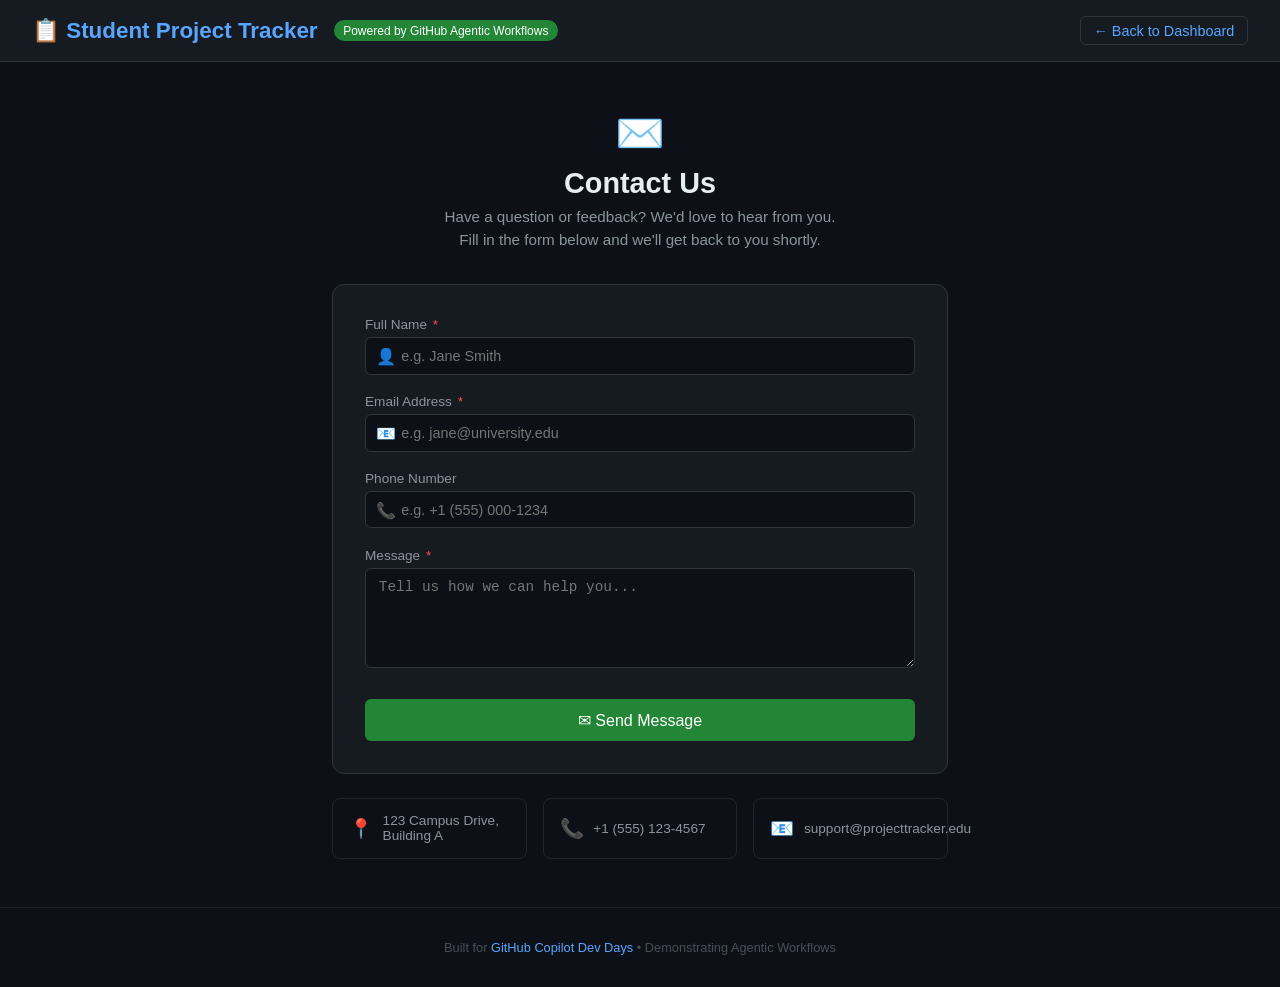
==== app/templates/contact.html @ 9967b458 "Feature: Add Contact Us page - Add /contact route in app.py rendering contact.html - Create contact." ====
<!DOCTYPE html>
<html lang="en">
<head>
  <meta charset="UTF-8" />
  <meta name="viewport" content="width=device-width, initial-scale=1.0" />
  <title>Contact Us — Student Project Tracker</title>
  <style>
    * { margin: 0; padding: 0; box-sizing: border-box; }
    body {
      font-family: -apple-system, BlinkMacSystemFont, 'Segoe UI', Roboto, sans-serif;
      background: #0d1117;
      color: #c9d1d9;
      min-height: 100vh;
    }

    /* ── Header ─────────────────────────── */
    header {
      background: #161b22;
      border-bottom: 1px solid #30363d;
      padding: 1rem 2rem;
      display: flex;
      align-items: center;
      gap: 1rem;
      flex-wrap: wrap;
    }
    header h1 { font-size: 1.4rem; color: #58a6ff; }
    .badge {
      background: #238636; color: #fff;
      padding: 0.2rem 0.6rem; border-radius: 12px; font-size: 0.75rem;
    }
    .nav-link {
      margin-left: auto;
      color: #58a6ff;
      text-decoration: none;
      font-size: 0.9rem;
      border: 1px solid #30363d;
      padding: 0.35rem 0.8rem;
      border-radius: 6px;
      transition: background 0.2s;
    }
    .nav-link:hover { background: #21262d; }

    .container {
      max-width: 680px;
      margin: 3rem auto;
      padding: 0 2rem;
    }

    /* ── Page Title ─────────────────────── */
    .page-title {
      text-align: center;
      margin-bottom: 2rem;
    }
    .page-title .icon { font-size: 2.5rem; display: block; margin-bottom: 0.6rem; }
    .page-title h2 { font-size: 1.8rem; color: #e6edf3; margin-bottom: 0.4rem; }
    .page-title p  { font-size: 0.95rem; color: #8b949e; line-height: 1.5; }

    /* ── Contact Card ───────────────────── */
    .contact-card {
      background: #161b22;
      border: 1px solid #30363d;
      border-radius: 12px;
      padding: 2rem;
    }

    /* ── Form ───────────────────────────── */
    .form-group { margin-bottom: 1.2rem; }
    .form-group label {
      display: block;
      font-size: 0.85rem;
      color: #8b949e;
      margin-bottom: 0.35rem;
      font-weight: 500;
    }
    .form-group label .required { color: #f85149; margin-left: 2px; }
    .form-group input,
    .form-group textarea {
      width: 100%;
      padding: 0.6rem 0.8rem;
      background: #0d1117;
      border: 1px solid #30363d;
      border-radius: 6px;
      color: #c9d1d9;
      font-size: 0.9rem;
      transition: border-color 0.2s;
    }
    .form-group input:focus,
    .form-group textarea:focus {
      outline: none;
      border-color: #58a6ff;
    }
    .form-group textarea {
      resize: vertical;
      min-height: 100px;
    }

    /* ── Input Group (icon prefix) ──────── */
    .input-group {
      position: relative;
    }
    .input-group .input-icon {
      position: absolute;
      left: 0.7rem;
      top: 50%;
      transform: translateY(-50%);
      font-size: 1rem;
      pointer-events: none;
    }
    .input-group input {
      padding-left: 2.2rem;
    }

    /* ── Submit Button ──────────────────── */
    .btn-submit {
      width: 100%;
      background: #238636;
      color: #fff;
      border: none;
      padding: 0.7rem 1rem;
      border-radius: 6px;
      cursor: pointer;
      font-size: 1rem;
      font-weight: 500;
      margin-top: 0.5rem;
      transition: background 0.2s;
    }
    .btn-submit:hover { background: #2ea043; }

    /* ── Success Message ────────────────── */
    .success-msg {
      display: none;
      text-align: center;
      padding: 2rem;
    }
    .success-msg .success-icon { font-size: 3rem; display: block; margin-bottom: 0.8rem; }
    .success-msg h3 { color: #3fb950; font-size: 1.3rem; margin-bottom: 0.5rem; }
    .success-msg p  { color: #8b949e; font-size: 0.9rem; }

    /* ── Info Strip ─────────────────────── */
    .info-strip {
      display: flex;
      gap: 1rem;
      margin-top: 1.5rem;
      flex-wrap: wrap;
    }
    .info-item {
      flex: 1;
      min-width: 160px;
      background: #0d1117;
      border: 1px solid #21262d;
      border-radius: 8px;
      padding: 0.9rem 1rem;
      display: flex;
      align-items: center;
      gap: 0.6rem;
      font-size: 0.85rem;
      color: #8b949e;
    }
    .info-item .info-icon { font-size: 1.2rem; }

    /* ── Footer ──────────────────────────── */
    footer {
      text-align: center;
      padding: 2rem;
      font-size: 0.8rem;
      color: #484f58;
      border-top: 1px solid #21262d;
      margin-top: 3rem;
    }
    footer a { color: #58a6ff; text-decoration: none; }
  </style>
</head>
<body>

  <!-- ── Header ──────────────────────────────── -->
  <header>
    <h1>&#128203; Student Project Tracker</h1>
    <span class="badge">Powered by GitHub Agentic Workflows</span>
    <a href="/" class="nav-link">&#8592; Back to Dashboard</a>
  </header>

  <div class="container">

    <!-- ── Page Title ────────────────────────── -->
    <div class="page-title">
      <span class="icon">&#9993;&#65039;</span>
      <h2>Contact Us</h2>
      <p>Have a question or feedback? We'd love to hear from you.<br>Fill in the form below and we'll get back to you shortly.</p>
    </div>

    <!-- ── Contact Form Card ─────────────────── -->
    <div class="contact-card">

      <!-- Form -->
      <form id="contact-form">
        <div class="form-group">
          <label for="c-name">Full Name <span class="required">*</span></label>
          <div class="input-group">
            <span class="input-icon">&#128100;</span>
            <input
              type="text"
              id="c-name"
              name="name"
              placeholder="e.g. Jane Smith"
              required
            />
          </div>
        </div>

        <div class="form-group">
          <label for="c-email">Email Address <span class="required">*</span></label>
          <div class="input-group">
            <span class="input-icon">&#128231;</span>
            <input
              type="email"
              id="c-email"
              name="email"
              placeholder="e.g. jane@university.edu"
              required
            />
          </div>
        </div>

        <div class="form-group">
          <label for="c-phone">Phone Number</label>
          <div class="input-group">
            <span class="input-icon">&#128222;</span>
            <input
              type="tel"
              id="c-phone"
              name="phone"
              placeholder="e.g. +1 (555) 000-1234"
            />
          </div>
        </div>

        <div class="form-group">
          <label for="c-message">Message <span class="required">*</span></label>
          <textarea
            id="c-message"
            name="message"
            placeholder="Tell us how we can help you..."
            required
          ></textarea>
        </div>

        <button type="submit" class="btn-submit">&#9993; Send Message</button>
      </form>

      <!-- Success State (shown after submit) -->
      <div class="success-msg" id="success-msg">
        <span class="success-icon">&#9989;</span>
        <h3>Message Sent!</h3>
        <p>Thanks for reaching out. We'll get back to you as soon as possible.</p>
      </div>
    </div>

    <!-- ── Info Strip ─────────────────────────── -->
    <div class="info-strip">
      <div class="info-item">
        <span class="info-icon">&#128205;</span>
        <span>123 Campus Drive, Building A</span>
      </div>
      <div class="info-item">
        <span class="info-icon">&#128222;</span>
        <span>+1 (555) 123-4567</span>
      </div>
      <div class="info-item">
        <span class="info-icon">&#128231;</span>
        <span>support@projecttracker.edu</span>
      </div>
    </div>

  </div>

  <!-- ── Footer ──────────────────────────────── -->
  <footer>
    Built for <a href="#">GitHub Copilot Dev Days</a> &bull; Demonstrating Agentic Workflows
  </footer>

  <script>
    document.getElementById('contact-form').addEventListener('submit', function (e) {
      e.preventDefault();
      // No backend processing — just show success message
      document.getElementById('contact-form').style.display = 'none';
      document.getElementById('success-msg').style.display = 'block';
    });
  </script>
</body>
</html>
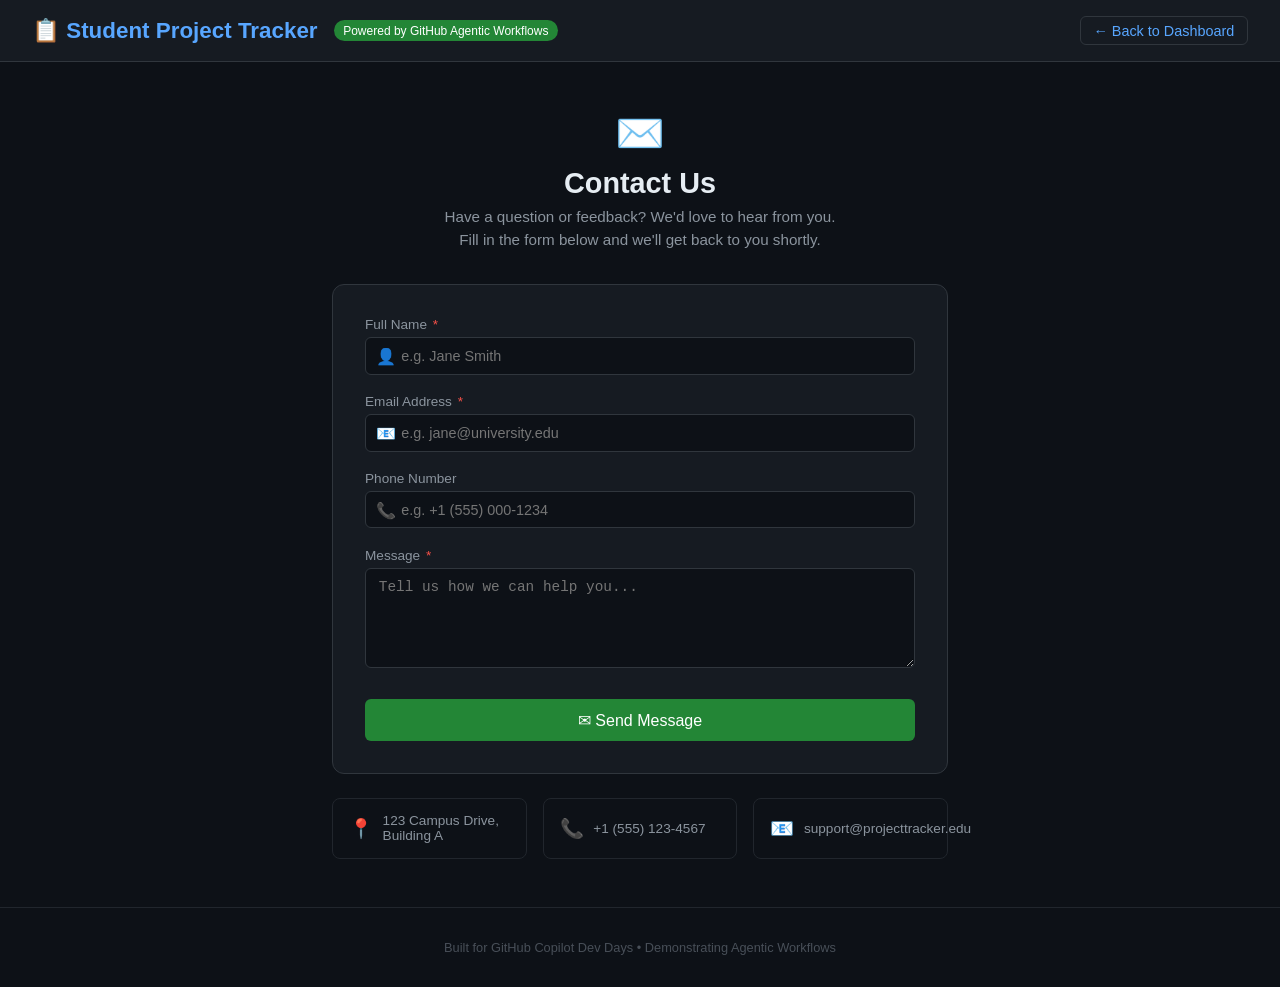
==== commit a2c4dfd0: "Update app/templates/contact.html Co-authored-by: Copilot <175728472+Copilot@users.noreply.github.co" ====
--- a/app/templates/contact.html
+++ b/app/templates/contact.html
@@ -275,15 +275,28 @@
 
   <!-- ── Footer ──────────────────────────────── -->
   <footer>
-    Built for <a href="#">GitHub Copilot Dev Days</a> &bull; Demonstrating Agentic Workflows
+    Built for <span>GitHub Copilot Dev Days</span> &bull; Demonstrating Agentic Workflows
   </footer>
 
   <script>
     document.getElementById('contact-form').addEventListener('submit', function (e) {
       e.preventDefault();
       // No backend processing — just show success message
-      document.getElementById('contact-form').style.display = 'none';
-      document.getElementById('success-msg').style.display = 'block';
+      var form = document.getElementById('contact-form');
+      var successMsg = document.getElementById('success-msg');
+
+      if (form) {
+        form.style.display = 'none';
+      }
+
+      if (successMsg) {
+        successMsg.style.display = 'block';
+        // Make the success message accessible and move focus to it
+        successMsg.setAttribute('role', 'status');
+        successMsg.setAttribute('aria-live', 'polite');
+        successMsg.setAttribute('tabindex', '-1');
+        successMsg.focus();
+      }
     });
   </script>
 </body>
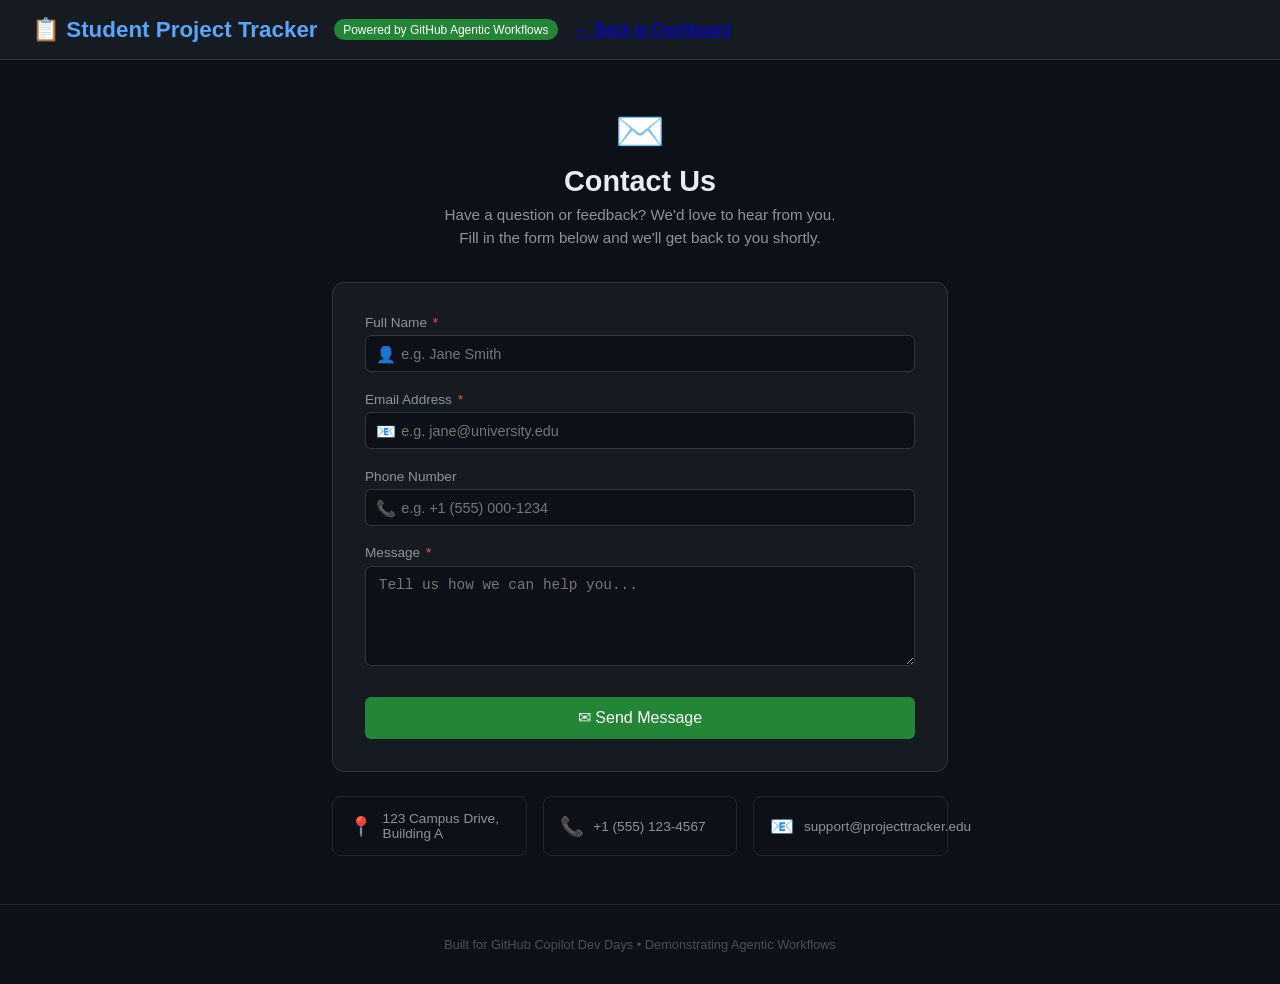
==== commit 01d7cadc: "Apply review feedback: tests, shared CSS, aria-hidden icons, accessibility attrs, POST route Agent-L" ====
--- a/app/templates/contact.html
+++ b/app/templates/contact.html
@@ -4,6 +4,7 @@
   <meta charset="UTF-8" />
   <meta name="viewport" content="width=device-width, initial-scale=1.0" />
   <title>Contact Us — Student Project Tracker</title>
+  <link rel="stylesheet" href="{{ url_for('static', filename='shared.css') }}" />
   <style>
     * { margin: 0; padding: 0; box-sizing: border-box; }
     body {
@@ -28,17 +29,6 @@
       background: #238636; color: #fff;
       padding: 0.2rem 0.6rem; border-radius: 12px; font-size: 0.75rem;
     }
-    .nav-link {
-      margin-left: auto;
-      color: #58a6ff;
-      text-decoration: none;
-      font-size: 0.9rem;
-      border: 1px solid #30363d;
-      padding: 0.35rem 0.8rem;
-      border-radius: 6px;
-      transition: background 0.2s;
-    }
-    .nav-link:hover { background: #21262d; }
 
     .container {
       max-width: 680px;
@@ -192,11 +182,11 @@
     <div class="contact-card">
 
       <!-- Form -->
-      <form id="contact-form">
+      <form id="contact-form" method="post" action="/contact">
         <div class="form-group">
           <label for="c-name">Full Name <span class="required">*</span></label>
           <div class="input-group">
-            <span class="input-icon">&#128100;</span>
+            <span class="input-icon" aria-hidden="true">&#128100;</span>
             <input
               type="text"
               id="c-name"
@@ -210,7 +200,7 @@
         <div class="form-group">
           <label for="c-email">Email Address <span class="required">*</span></label>
           <div class="input-group">
-            <span class="input-icon">&#128231;</span>
+            <span class="input-icon" aria-hidden="true">&#128231;</span>
             <input
               type="email"
               id="c-email"
@@ -224,7 +214,7 @@
         <div class="form-group">
           <label for="c-phone">Phone Number</label>
           <div class="input-group">
-            <span class="input-icon">&#128222;</span>
+            <span class="input-icon" aria-hidden="true">&#128222;</span>
             <input
               type="tel"
               id="c-phone"
@@ -248,8 +238,8 @@
       </form>
 
       <!-- Success State (shown after submit) -->
-      <div class="success-msg" id="success-msg">
-        <span class="success-icon">&#9989;</span>
+      <div class="success-msg" id="success-msg" role="status" aria-live="polite" tabindex="-1">
+        <span class="success-icon" aria-hidden="true">&#9989;</span>
         <h3>Message Sent!</h3>
         <p>Thanks for reaching out. We'll get back to you as soon as possible.</p>
       </div>
@@ -258,15 +248,15 @@
     <!-- ── Info Strip ─────────────────────────── -->
     <div class="info-strip">
       <div class="info-item">
-        <span class="info-icon">&#128205;</span>
+        <span class="info-icon" aria-hidden="true">&#128205;</span>
         <span>123 Campus Drive, Building A</span>
       </div>
       <div class="info-item">
-        <span class="info-icon">&#128222;</span>
+        <span class="info-icon" aria-hidden="true">&#128222;</span>
         <span>+1 (555) 123-4567</span>
       </div>
       <div class="info-item">
-        <span class="info-icon">&#128231;</span>
+        <span class="info-icon" aria-hidden="true">&#128231;</span>
         <span>support@projecttracker.edu</span>
       </div>
     </div>
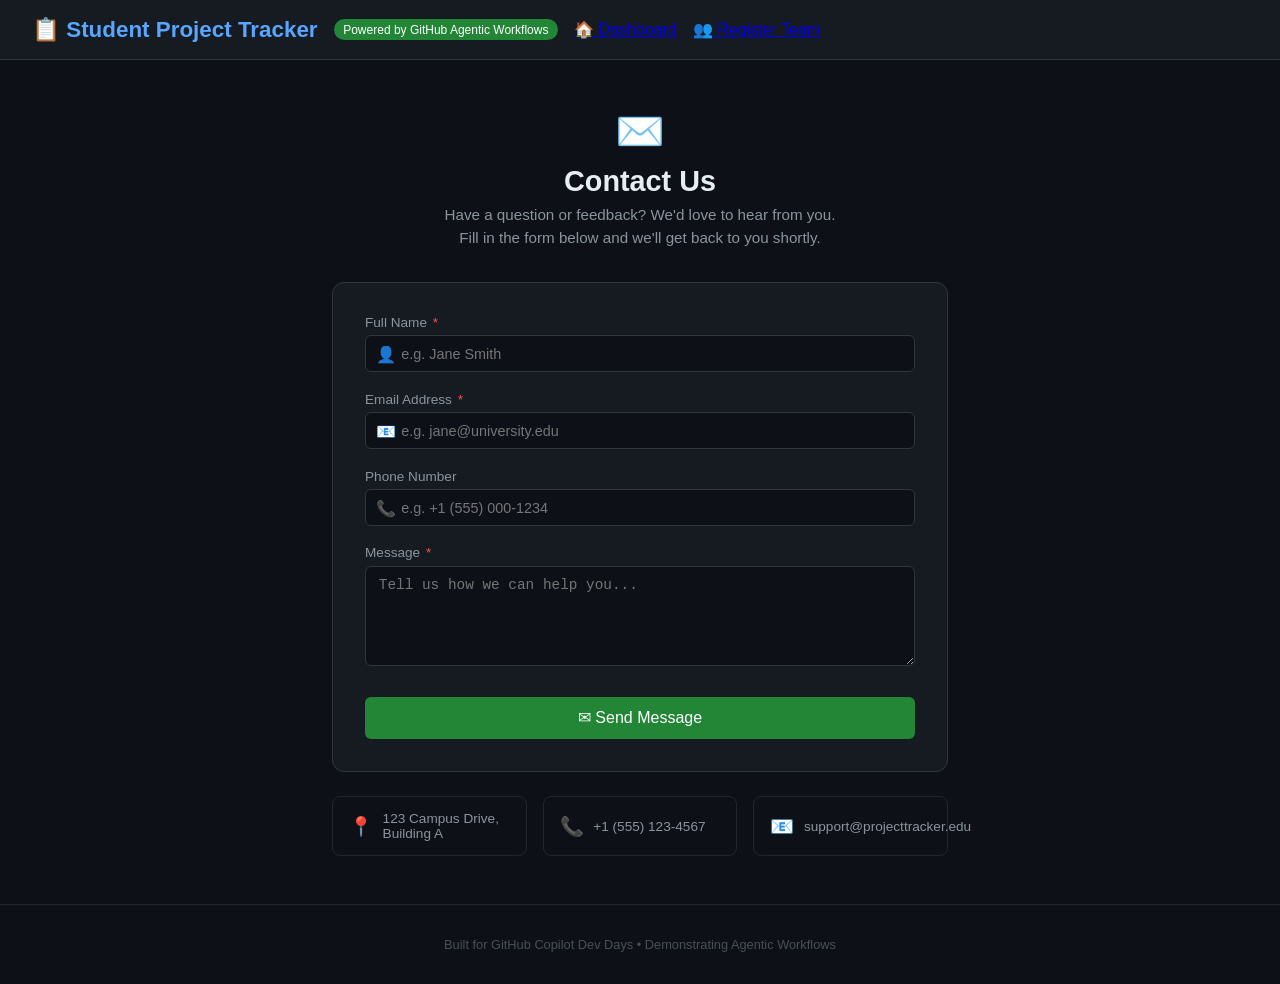
==== commit df9a824c: "Feature: Add student team registration page - Add GET /register route serving new register.html temp" ====
--- a/app/templates/contact.html
+++ b/app/templates/contact.html
@@ -166,7 +166,8 @@
   <header>
     <h1>&#128203; Student Project Tracker</h1>
     <span class="badge">Powered by GitHub Agentic Workflows</span>
-    <a href="/" class="nav-link">&#8592; Back to Dashboard</a>
+    <a href="/" class="nav-link">&#127968; Dashboard</a>
+    <a href="/register" class="nav-link">&#128101; Register Team</a>
   </header>
 
   <div class="container">
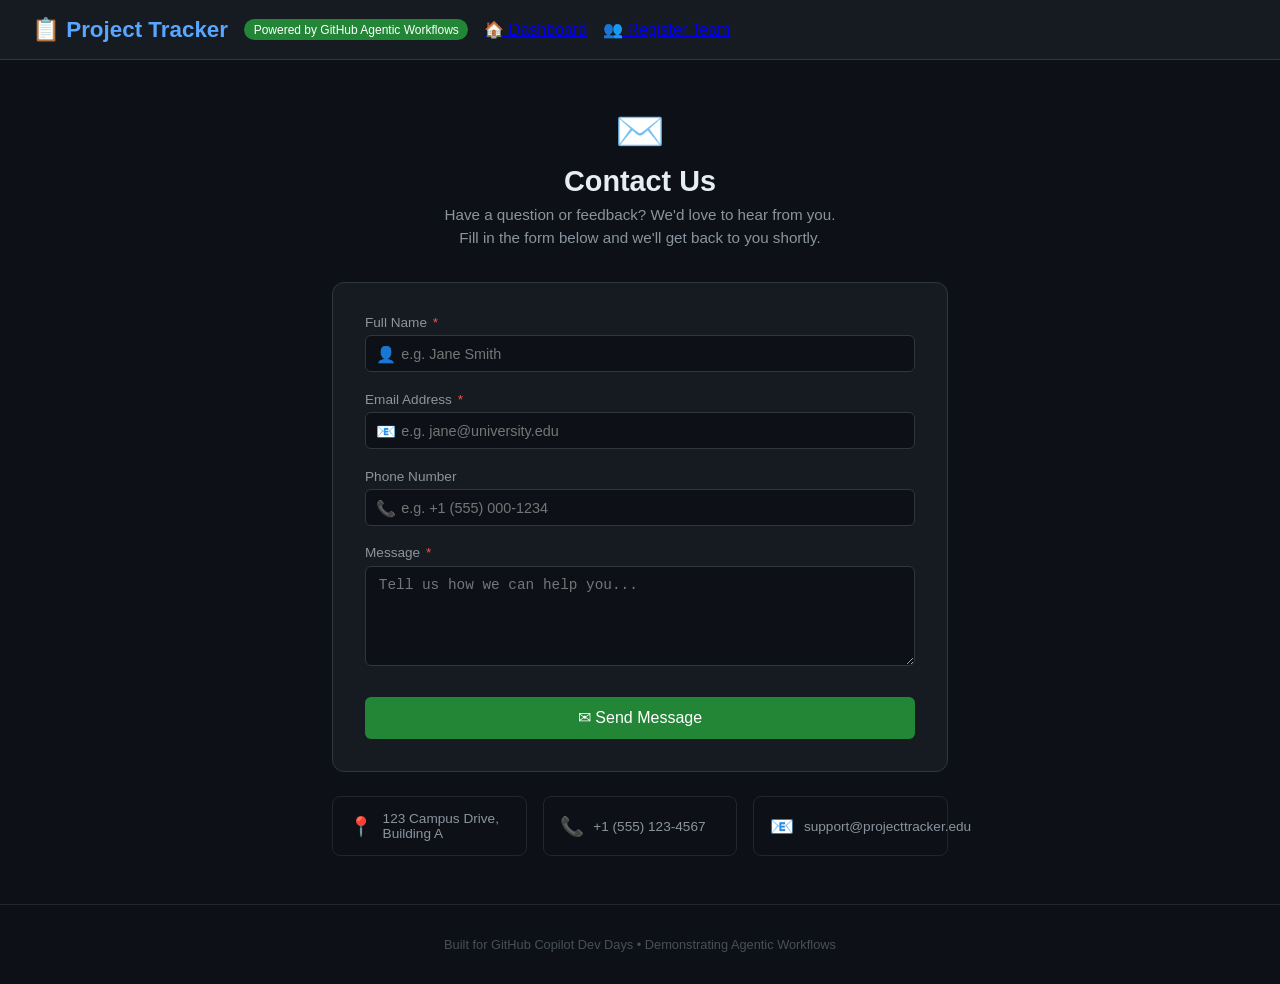
==== commit 1366c999: "Rename app from 'Student Project Tracker' to 'Project Tracker' The app is not exclusively for studen" ====
--- a/app/templates/contact.html
+++ b/app/templates/contact.html
@@ -3,7 +3,7 @@
 <head>
   <meta charset="UTF-8" />
   <meta name="viewport" content="width=device-width, initial-scale=1.0" />
-  <title>Contact Us — Student Project Tracker</title>
+  <title>Contact Us — Project Tracker</title>
   <link rel="stylesheet" href="{{ url_for('static', filename='shared.css') }}" />
   <style>
     * { margin: 0; padding: 0; box-sizing: border-box; }
@@ -164,7 +164,7 @@
 
   <!-- ── Header ──────────────────────────────── -->
   <header>
-    <h1>&#128203; Student Project Tracker</h1>
+    <h1>&#128203; Project Tracker</h1>
     <span class="badge">Powered by GitHub Agentic Workflows</span>
     <a href="/" class="nav-link">&#127968; Dashboard</a>
     <a href="/register" class="nav-link">&#128101; Register Team</a>
